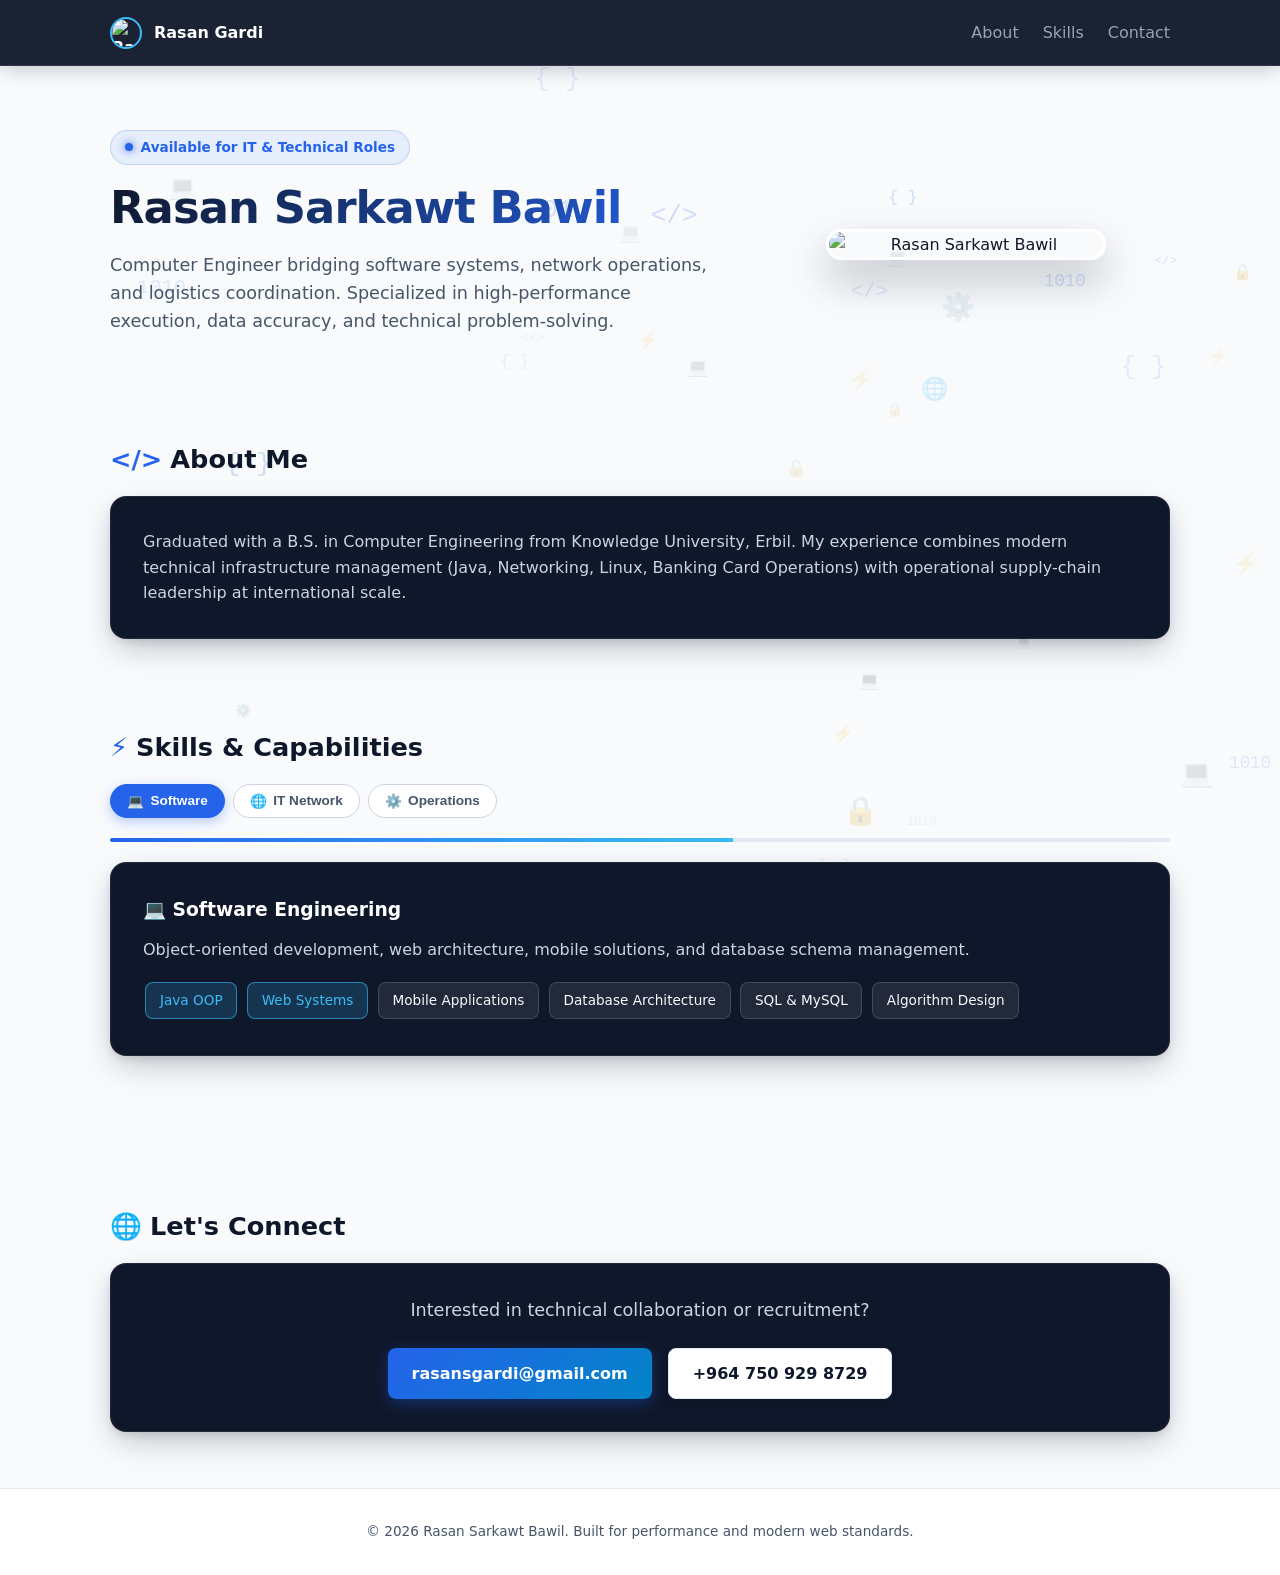
==== index.html @ 5665470c "Add files via upload" ====
<!DOCTYPE html>
<html lang="en">

<head>
    <meta charset="UTF-8">
    <meta name="viewport" content="width=device-width, initial-scale=1.0, maximum-scale=1.0, user-scalable=no">
    <title>Rasan Sarkawt Bawil | Computer Engineer & Tech Operations</title>
    <meta name="description"
        content="Portfolio of Rasan Sarkawt Bawil - Computer Engineer and Logistics Specialist in Erbil.">
    <link rel="icon" href="favicon.svg" type="image/svg+xml">
    <link rel="stylesheet" href="styles.css">
</head>

<body>

    <canvas id="bg-canvas"></canvas>

    <header class="site-header">
        <link rel="canonical" href="https://rasangardi.com/">
<meta property="og:url" content="https://rasangardi.com/">
<meta property="og:title" content="Rasan Sarkawt Bawil | Computer Engineer & Tech Operations">
<meta property="og:type" content="website">

        <div class="wrap nav">
            <a class="logo" href="#top">
                <img src="images/rasan-sarkawt-bawil.jpg" alt="Rasan Gardi" width="32" height="32">
                <span>Rasan Gardi</span>
            </a>
            <ul class="nav-links">
                <li><a href="#about">About</a></li>
                <li><a href="#skills">Skills</a></li>
                <li><a href="#contact">Contact</a></li>
            </ul>
        </div>
    </header>

    <main id="main" class="wrap">

        <section class="hero" id="top">
            <div>
                <div class="status-badge">
                    <span class="pulse-dot"></span> Available for IT & Technical Roles
                </div>
                <h1>Rasan Sarkawt Bawil</h1>
                <p class="lead">
                    Computer Engineer bridging software systems, network operations, and logistics coordination.
                    Specialized in high-performance execution, data accuracy, and technical problem-solving.
                </p>
            </div>
            <div class="portrait-frame">
                <img src="images/rasan-sarkawt-bawil.jpg" alt="Rasan Sarkawt Bawil">
            </div>
        </section>

        <section id="about">
            <h2><span style="color: #2563eb;">&lt;/&gt;</span> About Me</h2>
            <div class="card">
                <p>
                    Graduated with a B.S. in Computer Engineering from Knowledge University, Erbil. My experience
                    combines modern technical infrastructure management (Java, Networking, Linux, Banking Card
                    Operations) with operational supply-chain leadership at international scale.
                </p>
            </div>
        </section>

        <section id="skills">
            <h2><span style="color: #2563eb;">⚡</span> Skills & Capabilities</h2>

            <div class="carousel-nav-tabs">
                <button class="nav-tab-btn active" onclick="selectSkillCategory(0)">
                    <span>💻</span> Software
                </button>
                <button class="nav-tab-btn" onclick="selectSkillCategory(1)">
                    <span>🌐</span> IT Network
                </button>
                <button class="nav-tab-btn" onclick="selectSkillCategory(2)">
                    <span>⚙️</span> Operations
                </button>
            </div>

            <div class="progress-bar-wrap">
                <div id="loop-progress" class="progress-bar-fill"></div>
            </div>

            <div class="skills-carousel-container" id="carousel-container" onmouseenter="pauseLoop()"
                onmouseleave="resumeLoop()" onclick="handleContainerClick()">

                <div class="card skill-carousel-card active">
                    <div style="margin-bottom: 0.75rem;">
                        <h3>💻 Software Engineering</h3>
                    </div>
                    <p style="margin-bottom: 1rem;">Object-oriented development, web architecture, mobile solutions, and
                        database schema management.</p>
                    <div>
                        <span class="skill-tag highlight">Java OOP</span>
                        <span class="skill-tag highlight">Web Systems</span>
                        <span class="skill-tag">Mobile Applications</span>
                        <span class="skill-tag">Database Architecture</span>
                        <span class="skill-tag">SQL & MySQL</span>
                        <span class="skill-tag">Algorithm Design</span>
                    </div>
                </div>

                <div class="card skill-carousel-card">
                    <div style="margin-bottom: 0.75rem;">
                        <h3>🌐 IT Infrastructure</h3>
                    </div>
                    <p style="margin-bottom: 1rem;">Network protocols, system administration, hardware diagnostics, and
                        secure financial payment operations.</p>
                    <div>
                        <span class="skill-tag highlight">TCP/IP Networking</span>
                        <span class="skill-tag">Payment Card Systems</span>
                        <span class="skill-tag">Hardware Diagnostics</span>
                        <span class="skill-tag">DNS / DHCP Configuration</span>
                    </div>
                </div>

                <div class="card skill-carousel-card">
                    <div style="margin-bottom: 0.75rem;">
                        <h3>⚙️ Operations & Leadership</h3>
                    </div>
                    <p style="margin-bottom: 1rem;">Cross-functional supply chain synchronization, data reporting, team
                        leadership, and procedural accuracy.</p>
                    <div>
                        <span class="skill-tag highlight">Logistics Workflows</span>
                        <span class="skill-tag">Data Reconciliation</span>
                        <span class="skill-tag">Census Field Operations</span>
                        <span class="skill-tag">Microsoft Excel Advanced</span>
                        <span class="skill-tag">Emergency First Aid (FAA L3)</span>
                        <span class="skill-tag">Cross-functional Teamwork</span>
                    </div>
                </div>

            </div>
        </section>

        <section id="contact">
            <h2><span style="color: #2563eb;">🌐</span> Let's Connect</h2>
            <div class="card" style="text-align: center; padding: 2rem 1.25rem;">
                <p class="lead" style="color: var(--text-card-muted); margin-bottom: 1.25rem;">Interested in technical
                    collaboration or recruitment?</p>
                <div class="actions" style="justify-content: center;">
                    <a class="btn btn-primary" href="mailto:rasansgardi@gmail.com">rasansgardi@gmail.com</a>
                    <a class="btn btn-ghost" href="tel:+9647509298729">+964 750 929 8729</a>
                </div>
            </div>
        </section>

    </main>

    <footer>
        <div class="wrap">
            © <span id="year"></span> Rasan Sarkawt Bawil. Built for performance and modern web standards.
        </div>
    </footer>

    <script>
        const DURATION_PER_CARD = 2500;
        const PARTICLE_SPEED_MULT = 1.4;

        document.getElementById("year").textContent = new Date().getFullYear();

        const canvas = document.getElementById('bg-canvas');
        const ctx = canvas.getContext('2d');

        function resizeCanvas() {
            canvas.width = window.innerWidth;
            canvas.height = window.innerHeight;
        }
        resizeCanvas();
        window.addEventListener('resize', resizeCanvas);

        const symbols = ['</>', '01', '⚡', '⚙️', '🌐', '💻', '1010', '🔒', '{ }'];
        const particles = [];

        for (let i = 0; i < 45; i++) {
            particles.push({
                x: Math.random() * canvas.width,
                y: Math.random() * canvas.height,
                text: symbols[Math.floor(Math.random() * symbols.length)],
                size: Math.random() * 16 + 12,
                speedY: (Math.random() * -0.9 - 0.4) * PARTICLE_SPEED_MULT,
                speedX: ((Math.random() - 0.5) * 0.4) * PARTICLE_SPEED_MULT,
                opacity: Math.random() * 0.25 + 0.1
            });
        }

        function animate() {
            ctx.clearRect(0, 0, canvas.width, canvas.height);
            particles.forEach(p => {
                ctx.fillStyle = `rgba(37, 99, 235, ${p.opacity})`;
                ctx.font = `${p.size}px monospace`;
                ctx.fillText(p.text, p.x, p.y);
                p.y += p.speedY;
                p.x += p.speedX;
                if (p.y < -20) {
                    p.y = canvas.height + 20;
                    p.x = Math.random() * canvas.width;
                }
            });
            requestAnimationFrame(animate);
        }
        animate();

        let currentIndex = 0;
        let isPaused = false;
        let progress = 0;
        const TICK_INTERVAL = 30;

        const cards = document.querySelectorAll('.skill-carousel-card');
        const tabs = document.querySelectorAll('.nav-tab-btn');
        const progressBar = document.getElementById('loop-progress');

        function updateCarouselDisplay(index) {
            cards.forEach((card, i) => {
                if (i === index) {
                    card.classList.add('active');
                } else {
                    card.classList.remove('active');
                }
            });

            tabs.forEach((tab, i) => {
                if (i === index) {
                    tab.classList.add('active');
                } else {
                    tab.classList.remove('active');
                }
            });
        }

        function selectSkillCategory(index) {
            currentIndex = index;
            progress = 0;
            progressBar.style.width = '0%';
            updateCarouselDisplay(currentIndex);
        }

        function pauseLoop() {
            isPaused = true;
        }

        function resumeLoop() {
            isPaused = false;
        }

        function handleContainerClick() {
            isPaused = !isPaused;
        }

        setInterval(() => {
            if (!isPaused) {
                progress += (TICK_INTERVAL / DURATION_PER_CARD) * 100;
                if (progress >= 100) {
                    progress = 0;
                    currentIndex = (currentIndex + 1) % cards.length;
                    updateCarouselDisplay(currentIndex);
                }
                progressBar.style.width = progress + '%';
            }
        }, TICK_INTERVAL);
    </script>
</body>

</html>
---- styles.css ----
:root {
    --bg-light: #f8fafc;
    --bg-card: #0f172a;
    --border-card: rgba(15, 23, 42, 0.1);
    --accent-primary: #38bdf8;
    --accent-secondary: #2563eb;
    --text-main: #0f172a;
    --text-muted: #475569;
    --text-card-main: #f8fafc;
    --text-card-muted: #cbd5e1;
    --shadow-header: 0 4px 20px -2px rgba(15, 23, 42, 0.25);
    --shadow-card: 0 12px 32px -6px rgba(15, 23, 42, 0.28), 0 4px 12px -2px rgba(15, 23, 42, 0.12);
    --shadow-card-hover: 0 20px 40px -10px rgba(15, 23, 42, 0.45), 0 0 25px rgba(56, 189, 248, 0.25);
    --font-sans: 'Inter', system-ui, -apple-system, sans-serif;
}

* {
    box-sizing: border-box;
    margin: 0;
    padding: 0;
}

html,
body {
    width: 100%;
    overflow-x: hidden;
}

body {
    background-color: var(--bg-light);
    color: var(--text-main);
    font-family: var(--font-sans);
    line-height: 1.6;
    position: relative;
}

/* Moving Canvas Background */
#bg-canvas {
    position: fixed;
    top: 0;
    left: 0;
    width: 100vw;
    height: 100vh;
    z-index: 0;
    pointer-events: none;
    opacity: 0.6;
}

.wrap {
    max-width: 1100px;
    width: 100%;
    margin: 0 auto;
    padding: 0 1.25rem;
    position: relative;
    z-index: 1;
}

/* Header Navigation */
.site-header {
    position: sticky;
    top: 0;
    backdrop-filter: blur(12px);
    background: rgba(15, 23, 42, 0.95);
    border-bottom: 1px solid rgba(255, 255, 255, 0.1);
    box-shadow: var(--shadow-header);
    z-index: 100;
    width: 100%;
}

.nav {
    display: flex;
    justify-content: space-between;
    align-items: center;
    height: 65px;
}

.logo {
    display: flex;
    align-items: center;
    gap: 0.75rem;
    text-decoration: none;
    color: #ffffff;
    font-weight: 700;
}

.logo img {
    border-radius: 50%;
    border: 2px solid var(--accent-primary);
}

.nav-links {
    display: flex;
    gap: 1.5rem;
    list-style: none;
}

.nav-links a {
    color: #94a3b8;
    text-decoration: none;
    font-weight: 500;
    transition: color 0.3s;
}

.nav-links a:hover {
    color: var(--accent-primary);
}

/* Live Status Indicator */
.status-badge {
    display: inline-flex;
    align-items: center;
    gap: 0.5rem;
    background: rgba(37, 99, 235, 0.08);
    border: 1px solid rgba(37, 99, 235, 0.2);
    color: #2563eb;
    padding: 0.35rem 0.85rem;
    border-radius: 50px;
    font-size: 0.85rem;
    font-weight: 600;
    margin-bottom: 1rem;
}

.pulse-dot {
    width: 8px;
    height: 8px;
    background-color: #2563eb;
    border-radius: 50%;
    box-shadow: 0 0 8px #2563eb;
    animation: pulse 1s infinite;
}

@keyframes pulse {
    0% {
        transform: scale(0.95);
        box-shadow: 0 0 0 0 rgba(37, 99, 235, 0.7);
    }

    70% {
        transform: scale(1);
        box-shadow: 0 0 0 8px rgba(37, 99, 235, 0);
    }

    100% {
        transform: scale(0.95);
        box-shadow: 0 0 0 0 rgba(37, 99, 235, 0);
    }
}

/* Hero Section */
.hero {
    padding: 4rem 0 3rem;
    display: grid;
    grid-template-columns: 1.2fr 0.8fr;
    gap: 2.5rem;
    align-items: center;
}

h1 {
    font-size: 2.8rem;
    color: var(--text-main);
    background: linear-gradient(135deg, #0f172a 0%, #2563eb 100%);
    background-clip: text;
    -webkit-background-clip: text;
    -webkit-text-fill-color: transparent;
    margin-bottom: 1rem;
    letter-spacing: -0.02em;
    line-height: 1.2;
}

.lead {
    font-size: 1.1rem;
    color: var(--text-muted);
    margin-bottom: 1.5rem;
}

.actions {
    display: flex;
    gap: 1rem;
    margin-top: 1.5rem;
}

.btn {
    padding: 0.75rem 1.5rem;
    border-radius: 8px;
    font-weight: 600;
    text-decoration: none;
    transition: all 0.2s ease;
    display: inline-flex;
    justify-content: center;
    align-items: center;
}

.btn-primary {
    background: linear-gradient(135deg, #2563eb, #0284c7);
    color: #ffffff;
    box-shadow: 0 4px 15px rgba(37, 99, 235, 0.35);
}

.btn-primary:hover {
    transform: translateY(-2px);
    box-shadow: 0 6px 20px rgba(37, 99, 235, 0.5);
}

.btn-ghost {
    background: #ffffff;
    border: 1px solid #e2e8f0;
    color: var(--text-main);
    box-shadow: 0 4px 12px rgba(0, 0, 0, 0.05);
}

.btn-ghost:hover {
    border-color: #2563eb;
    color: #2563eb;
}

/* Base Card Styling */
.card {
    background: var(--bg-card);
    color: var(--text-card-main);
    border: 1px solid rgba(255, 255, 255, 0.08);
    border-radius: 16px;
    padding: 2rem;
    margin-bottom: 1.5rem;
    box-shadow: var(--shadow-card);
    transition: transform 0.2s ease, border-color 0.2s ease, box-shadow 0.2s ease;
    width: 100%;
}

.card p,
.card ul {
    color: var(--text-card-muted);
}

.card h3 {
    color: #ffffff;
}

/* Sequential Skills Carousel Container */
.skills-carousel-container {
    position: relative;
    min-height: 280px;
    margin-top: 1rem;
    width: 100%;
}

.skill-carousel-card {
    position: absolute;
    top: 0;
    left: 0;
    width: 100%;
    opacity: 0;
    transform: translateY(20px) scale(0.97);
    pointer-events: none;
    transition: opacity 0.4s ease-out, transform 0.4s ease-out;
    cursor: pointer;
    user-select: none;
}

.skill-carousel-card.active {
    opacity: 1;
    transform: translateY(0) scale(1);
    pointer-events: auto;
    z-index: 2;
}

.skill-carousel-card:hover {
    border-color: var(--accent-primary);
    box-shadow: var(--shadow-card-hover);
    transform: translateY(-4px) scale(1.01);
}

/* Interactive Navigation Tabs */
.carousel-nav-tabs {
    display: flex;
    gap: 0.5rem;
    margin-bottom: 1.25rem;
    flex-wrap: wrap;
    width: 100%;
}

.nav-tab-btn {
    background: #ffffff;
    border: 1px solid #cbd5e1;
    color: #475569;
    padding: 0.5rem 1rem;
    border-radius: 30px;
    font-size: 0.85rem;
    font-weight: 600;
    cursor: pointer;
    transition: all 0.2s ease;
    display: flex;
    align-items: center;
    gap: 0.4rem;
}

.nav-tab-btn.active {
    background: #2563eb;
    color: #ffffff;
    border-color: #2563eb;
    box-shadow: 0 4px 12px rgba(37, 99, 235, 0.3);
}

/* Skill Tag Layout */
.skill-tag {
    display: inline-block;
    background: rgba(255, 255, 255, 0.08);
    border: 1px solid rgba(255, 255, 255, 0.15);
    padding: 0.4rem 0.85rem;
    border-radius: 8px;
    font-size: 0.85rem;
    font-weight: 500;
    margin: 0.25rem 0.15rem;
    color: #f8fafc;
    transition: all 0.2s ease;
    cursor: pointer;
}

.skill-tag:hover {
    background: rgba(56, 189, 248, 0.25);
    border-color: var(--accent-primary);
    color: var(--accent-primary);
    transform: translateY(-2px);
}

.skill-tag.highlight {
    border-color: rgba(56, 189, 248, 0.6);
    background: rgba(56, 189, 248, 0.18);
    color: var(--accent-primary);
}

/* Live Loop Progress Bar */
.progress-bar-wrap {
    width: 100%;
    height: 4px;
    background: #e2e8f0;
    border-radius: 4px;
    overflow: hidden;
    margin-bottom: 1.25rem;
}

#loop-progress,
.progress-bar-fill {
    height: 100%;
    width: 0%;
    background: linear-gradient(90deg, #2563eb, #38bdf8);
    transition: width 0.05s linear;
}

/* Portrait Card Frame */
.portrait-frame {
    position: relative;
    text-align: center;
    width: 100%;
    display: flex;
    justify-content: center;
}

.portrait-frame img {
    width: 100%;
    max-width: 280px;
    height: auto;
    border-radius: 20px;
    border: 3px solid #ffffff;
    box-shadow: 0 20px 40px rgba(15, 23, 42, 0.25);
    animation: float 3.5s ease-in-out infinite;
}

@keyframes float {

    0%,
    100% {
        transform: translateY(0px);
    }

    50% {
        transform: translateY(-8px);
    }
}

section {
    padding: 2rem 0;
    width: 100%;
}

h2 {
    font-size: 1.6rem;
    margin-bottom: 1rem;
    display: flex;
    align-items: center;
    gap: 0.5rem;
    color: var(--text-main);
}

footer {
    border-top: 1px solid #e2e8f0;
    padding: 2rem 0;
    text-align: center;
    color: var(--text-muted);
    font-size: 0.85rem;
    background: #ffffff;
    width: 100%;
}

/* Mobile Frame Full-Fill Optimization */
@media (max-width: 768px) {
    .wrap {
        padding: 0 1rem;
    }

    .site-header {
        box-shadow: 0 2px 10px rgba(15, 23, 42, 0.15);
    }

    .nav {
        height: 58px;
    }

    .nav-links {
        display: none;
    }

    .hero {
        grid-template-columns: 1fr;
        text-align: center;
        padding: 2rem 0 1.5rem;
        gap: 2rem;
    }

    .portrait-frame {
        order: -1;
    }

    .portrait-frame img {
        max-width: 200px;
    }

    h1 {
        font-size: 2.1rem;
    }

    .lead {
        font-size: 1rem;
    }

    .actions {
        flex-direction: column;
        width: 100%;
        gap: 0.75rem;
    }

    .btn {
        width: 100%;
        padding: 0.85rem 1rem;
    }

    .card {
        padding: 1.25rem;
        border-radius: 12px;
        margin-bottom: 1.25rem;
    }

    .skills-carousel-container {
        min-height: 380px;
    }

    .carousel-nav-tabs {
        justify-content: space-between;
    }

    .nav-tab-btn {
        flex: 1 1 calc(33.333% - 0.4rem);
        justify-content: center;
        padding: 0.5rem 0.25rem;
        font-size: 0.75rem;
    }

    .skill-tag {
        font-size: 0.8rem;
        padding: 0.35rem 0.65rem;
        margin: 0.2rem 0.1rem;
    }

    section {
        padding: 1.5rem 0;
    }
}
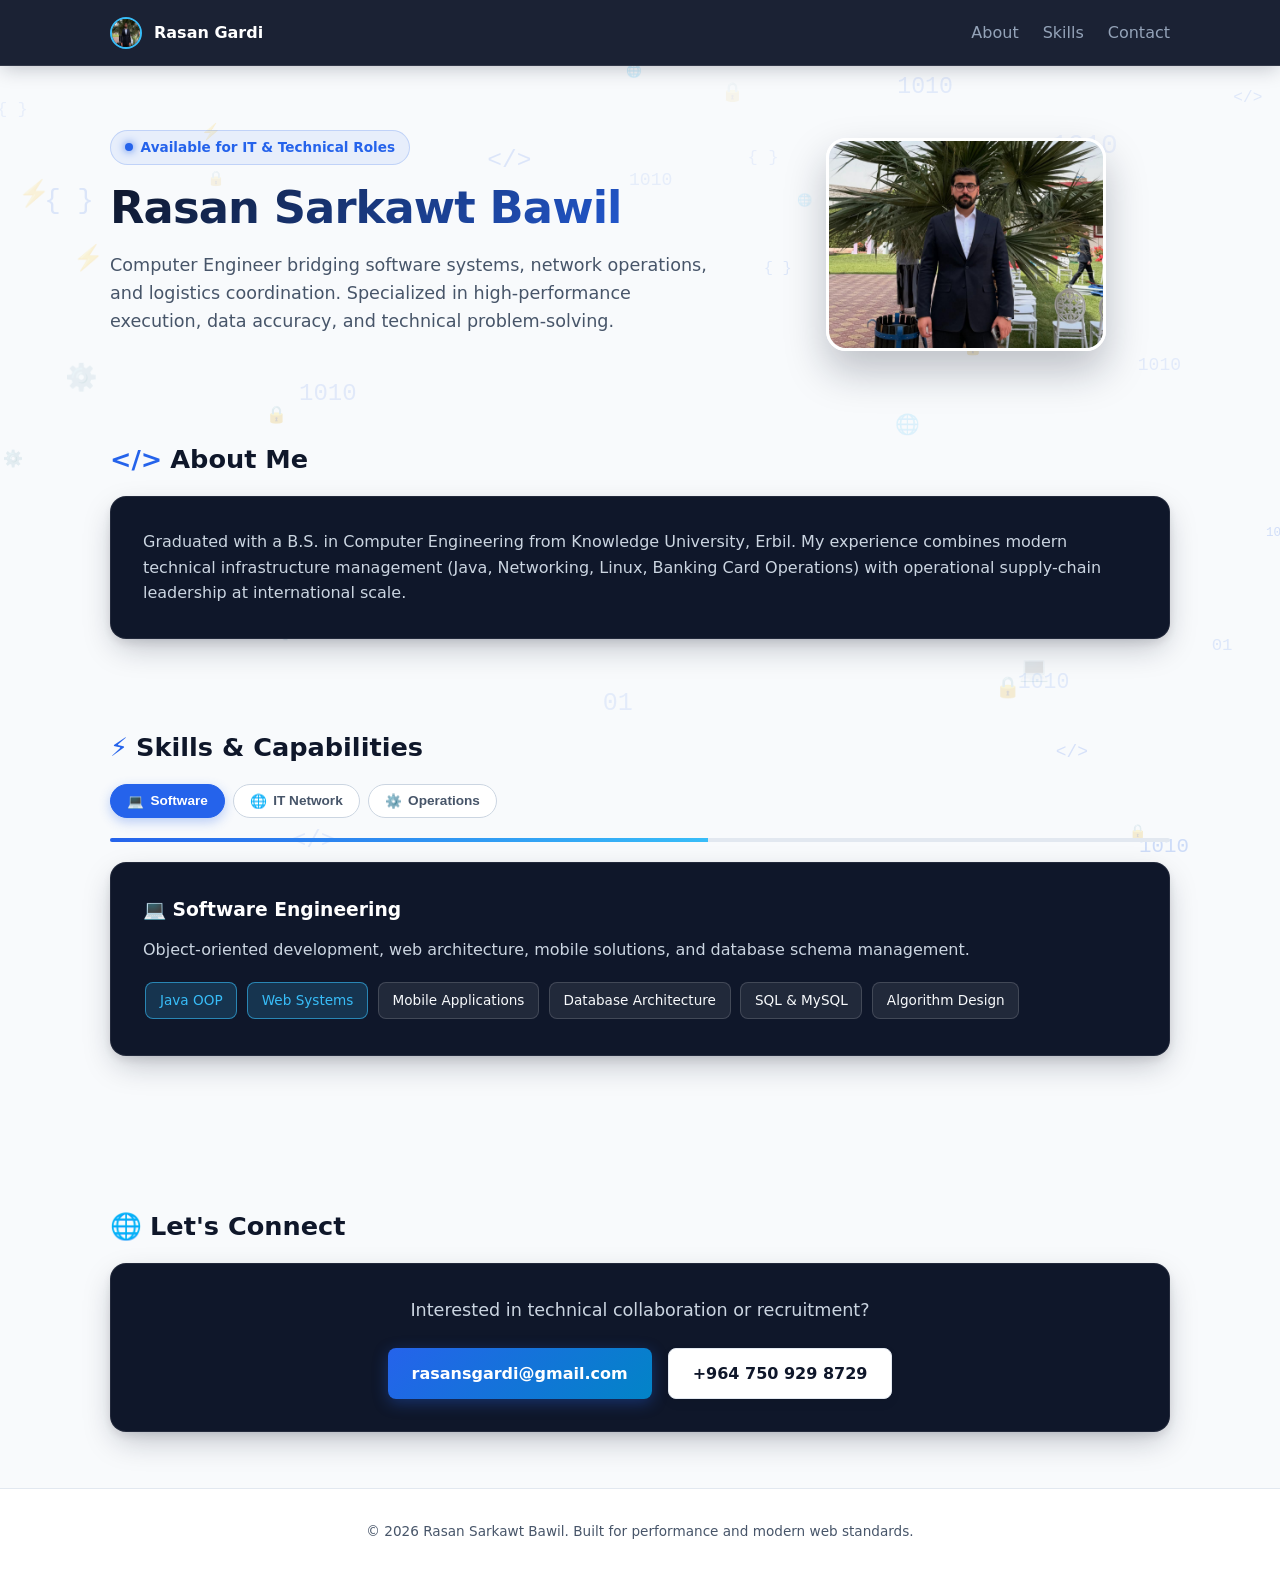
==== commit 5c345406: "Add files via upload" ====
--- a/index.html
+++ b/index.html
@@ -9,6 +9,12 @@
         content="Portfolio of Rasan Sarkawt Bawil - Computer Engineer and Logistics Specialist in Erbil.">
     <link rel="icon" href="favicon.svg" type="image/svg+xml">
     <link rel="stylesheet" href="styles.css">
+
+    <!-- Canonical & Open Graph Metadata -->
+    <link rel="canonical" href="https://rasangardi.com/">
+    <meta property="og:url" content="https://rasangardi.com/">
+    <meta property="og:title" content="Rasan Sarkawt Bawil | Computer Engineer & Tech Operations">
+    <meta property="og:type" content="website">
 </head>
 
 <body>
@@ -16,11 +22,6 @@
     <canvas id="bg-canvas"></canvas>
 
     <header class="site-header">
-        <link rel="canonical" href="https://rasangardi.com/">
-<meta property="og:url" content="https://rasangardi.com/">
-<meta property="og:title" content="Rasan Sarkawt Bawil | Computer Engineer & Tech Operations">
-<meta property="og:type" content="website">
-
         <div class="wrap nav">
             <a class="logo" href="#top">
                 <img src="images/rasan-sarkawt-bawil.jpg" alt="Rasan Gardi" width="32" height="32">
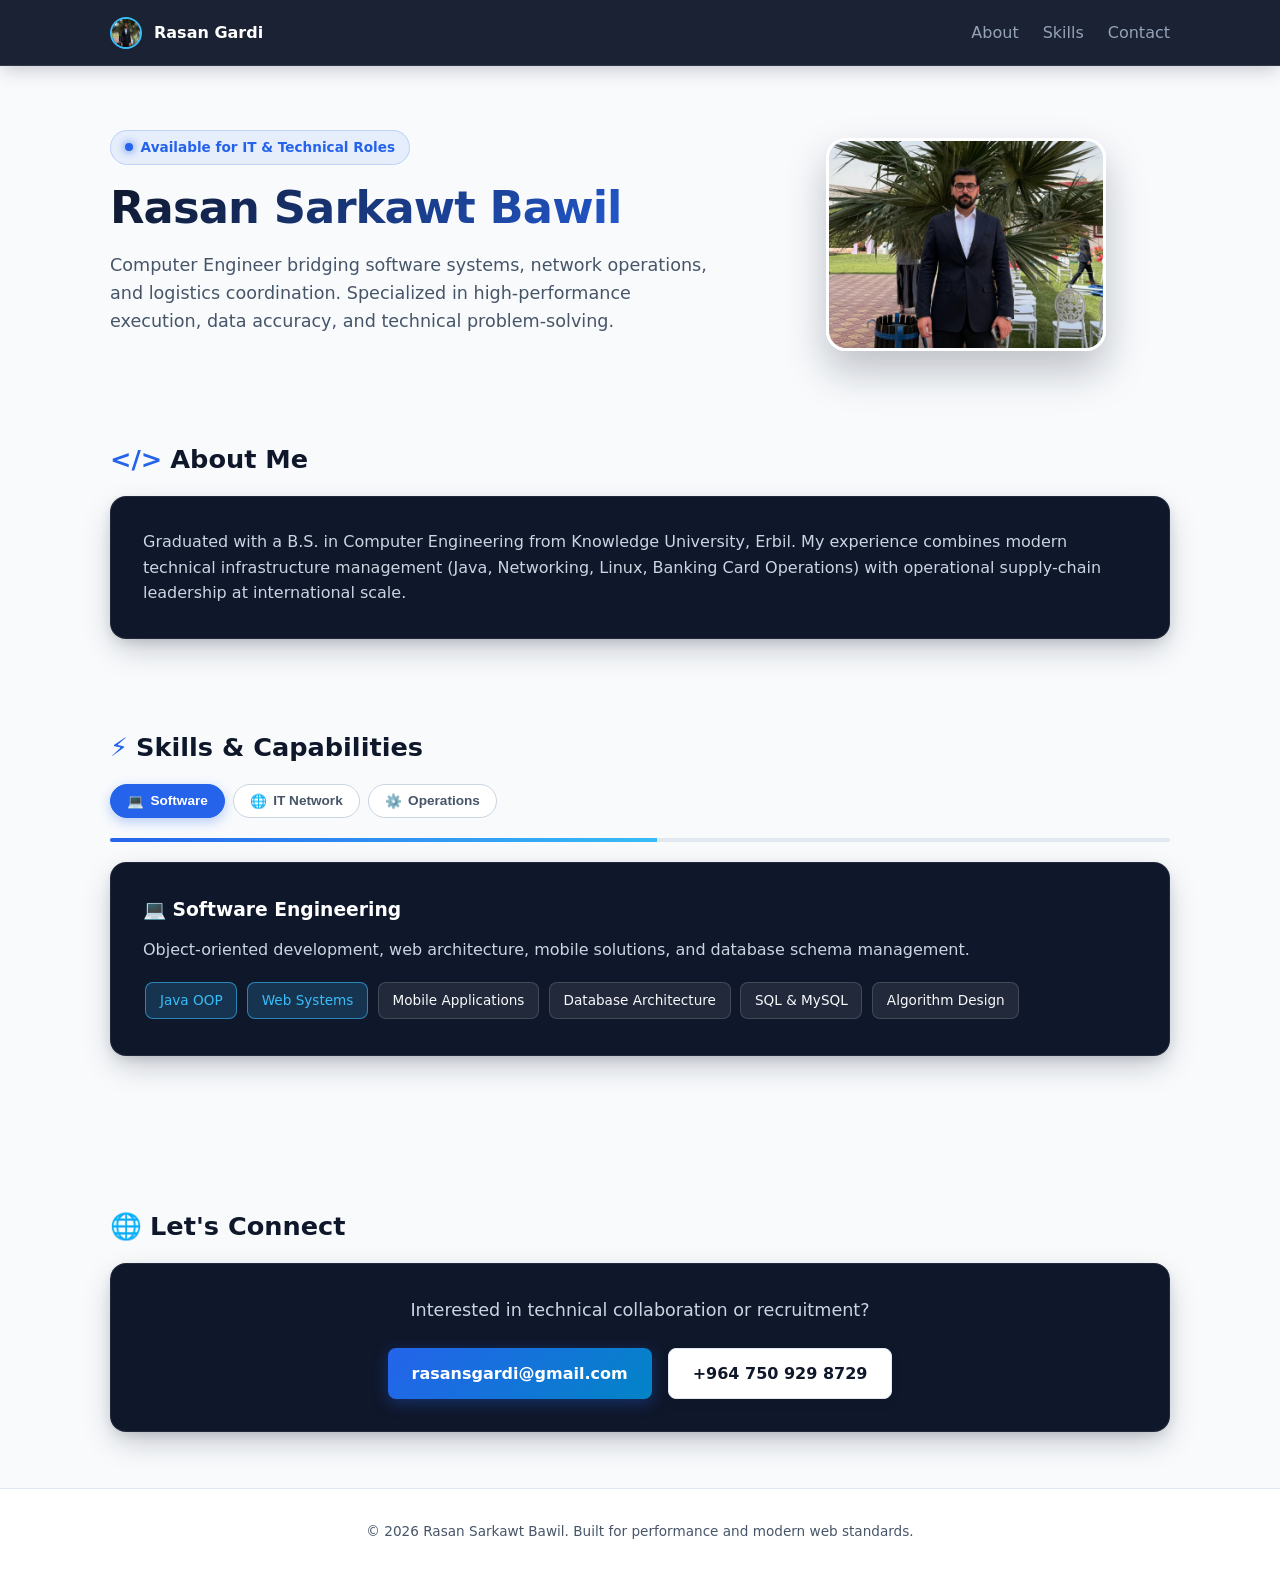
==== commit 44f6eaa8: "Add files via upload" ====
--- a/index.html
+++ b/index.html
@@ -9,19 +9,16 @@
         content="Portfolio of Rasan Sarkawt Bawil - Computer Engineer and Logistics Specialist in Erbil.">
     <link rel="icon" href="favicon.svg" type="image/svg+xml">
     <link rel="stylesheet" href="styles.css">
-
-    <!-- Canonical & Open Graph Metadata -->
-    <link rel="canonical" href="https://rasangardi.com/">
-    <meta property="og:url" content="https://rasangardi.com/">
-    <meta property="og:title" content="Rasan Sarkawt Bawil | Computer Engineer & Tech Operations">
-    <meta property="og:type" content="website">
 </head>
 
 <body>
 
-    <canvas id="bg-canvas"></canvas>
-
     <header class="site-header">
+        <link rel="canonical" href="https://rasangardi.com/">
+        <meta property="og:url" content="https://rasangardi.com/">
+        <meta property="og:title" content="Rasan Sarkawt Bawil | Computer Engineer & Tech Operations">
+        <meta property="og:type" content="website">
+
         <div class="wrap nav">
             <a class="logo" href="#top">
                 <img src="images/rasan-sarkawt-bawil.jpg" alt="Rasan Gardi" width="32" height="32">
@@ -84,7 +81,7 @@
             </div>
 
             <div class="skills-carousel-container" id="carousel-container" onmouseenter="pauseLoop()"
-                onmouseleave="resumeLoop()" onclick="handleContainerClick()">
+                onmouseleave="resumeLoop()" onclick="handleContainerClick()" ontouchstart="pauseLoop()">
 
                 <div class="card skill-carousel-card active">
                     <div style="margin-bottom: 0.75rem;">
@@ -157,51 +154,8 @@
 
     <script>
         const DURATION_PER_CARD = 2500;
-        const PARTICLE_SPEED_MULT = 1.4;
 
         document.getElementById("year").textContent = new Date().getFullYear();
-
-        const canvas = document.getElementById('bg-canvas');
-        const ctx = canvas.getContext('2d');
-
-        function resizeCanvas() {
-            canvas.width = window.innerWidth;
-            canvas.height = window.innerHeight;
-        }
-        resizeCanvas();
-        window.addEventListener('resize', resizeCanvas);
-
-        const symbols = ['</>', '01', '⚡', '⚙️', '🌐', '💻', '1010', '🔒', '{ }'];
-        const particles = [];
-
-        for (let i = 0; i < 45; i++) {
-            particles.push({
-                x: Math.random() * canvas.width,
-                y: Math.random() * canvas.height,
-                text: symbols[Math.floor(Math.random() * symbols.length)],
-                size: Math.random() * 16 + 12,
-                speedY: (Math.random() * -0.9 - 0.4) * PARTICLE_SPEED_MULT,
-                speedX: ((Math.random() - 0.5) * 0.4) * PARTICLE_SPEED_MULT,
-                opacity: Math.random() * 0.25 + 0.1
-            });
-        }
-
-        function animate() {
-            ctx.clearRect(0, 0, canvas.width, canvas.height);
-            particles.forEach(p => {
-                ctx.fillStyle = `rgba(37, 99, 235, ${p.opacity})`;
-                ctx.font = `${p.size}px monospace`;
-                ctx.fillText(p.text, p.x, p.y);
-                p.y += p.speedY;
-                p.x += p.speedX;
-                if (p.y < -20) {
-                    p.y = canvas.height + 20;
-                    p.x = Math.random() * canvas.width;
-                }
-            });
-            requestAnimationFrame(animate);
-        }
-        animate();
 
         let currentIndex = 0;
         let isPaused = false;
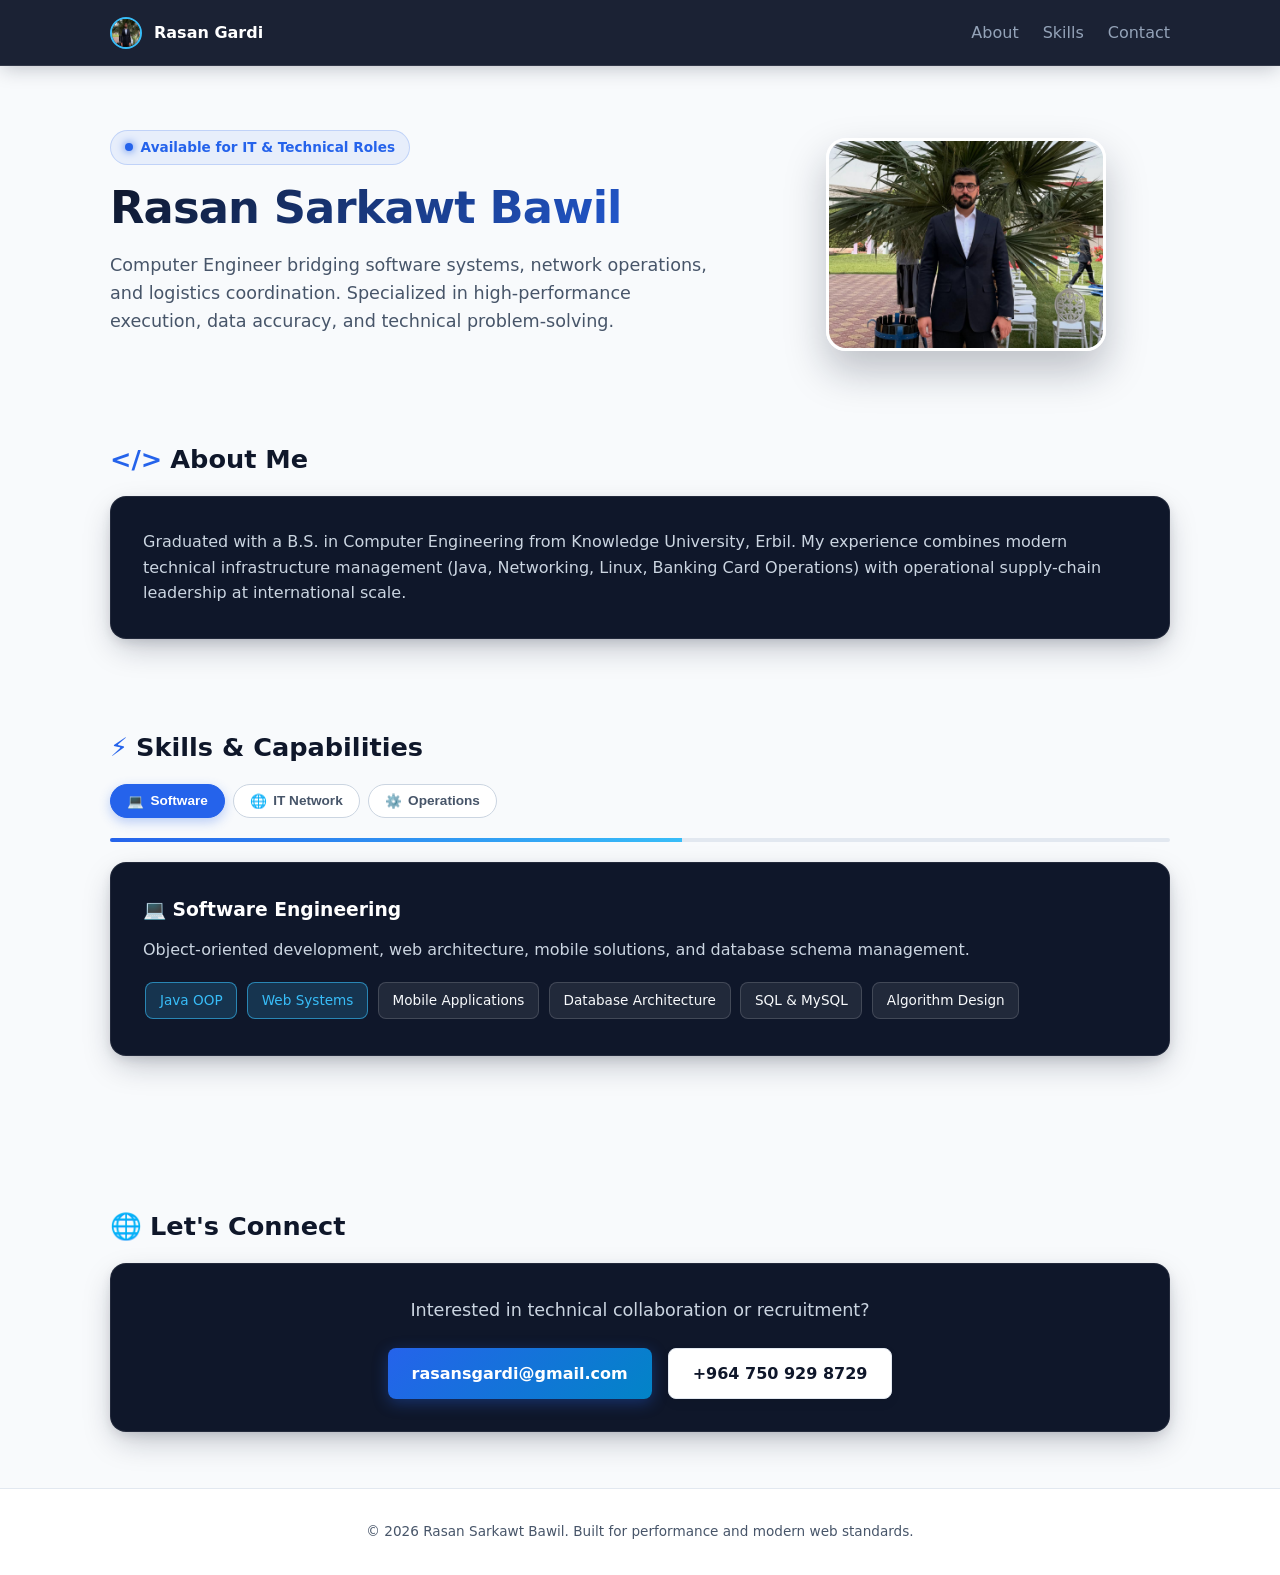
==== commit 918c281f: "Add files via upload" ====
--- a/index.html
+++ b/index.html
@@ -8,7 +8,7 @@
     <meta name="description"
         content="Portfolio of Rasan Sarkawt Bawil - Computer Engineer and Logistics Specialist in Erbil.">
     <link rel="icon" href="favicon.svg" type="image/svg+xml">
-    <link rel="stylesheet" href="styles.css">
+    <link rel="stylesheet" href="styles.css?v=2">
 </head>
 
 <body>
@@ -80,8 +80,7 @@
                 <div id="loop-progress" class="progress-bar-fill"></div>
             </div>
 
-            <div class="skills-carousel-container" id="carousel-container" onmouseenter="pauseLoop()"
-                onmouseleave="resumeLoop()" onclick="handleContainerClick()" ontouchstart="pauseLoop()">
+            <div class="skills-carousel-container" id="carousel-container">
 
                 <div class="card skill-carousel-card active">
                     <div style="margin-bottom: 0.75rem;">
@@ -159,12 +158,37 @@
 
         let currentIndex = 0;
         let isPaused = false;
+        let touchActive = false;
         let progress = 0;
         const TICK_INTERVAL = 30;
 
         const cards = document.querySelectorAll('.skill-carousel-card');
         const tabs = document.querySelectorAll('.nav-tab-btn');
         const progressBar = document.getElementById('loop-progress');
+        const container = document.getElementById('carousel-container');
+
+        // Explicit event listeners for clean mobile touch & desktop mouse separation
+        container.addEventListener('touchstart', function() {
+            isPaused = true;
+            touchActive = true;
+        }, { passive: true });
+
+        container.addEventListener('mouseenter', function() {
+            if (!touchActive) isPaused = true;
+        });
+
+        container.addEventListener('mouseleave', function() {
+            if (!touchActive) isPaused = false;
+        });
+
+        container.addEventListener('click', function() {
+            // On mobile touch, lock it in paused state permanently
+            if (touchActive) {
+                isPaused = true;
+            } else {
+                isPaused = !isPaused;
+            }
+        });
 
         function updateCarouselDisplay(index) {
             cards.forEach((card, i) => {
@@ -189,18 +213,9 @@
             progress = 0;
             progressBar.style.width = '0%';
             updateCarouselDisplay(currentIndex);
-        }
-
-        function pauseLoop() {
+            // Lock pause when a category tab is tapped on mobile
             isPaused = true;
-        }
-
-        function resumeLoop() {
-            isPaused = false;
-        }
-
-        function handleContainerClick() {
-            isPaused = !isPaused;
+            touchActive = true;
         }
 
         setInterval(() => {
--- a/styles.css
+++ b/styles.css
@@ -34,18 +34,6 @@
     position: relative;
 }
 
-/* Moving Canvas Background */
-#bg-canvas {
-    position: fixed;
-    top: 0;
-    left: 0;
-    width: 100vw;
-    height: 100vh;
-    z-index: 0;
-    pointer-events: none;
-    opacity: 0.6;
-}
-
 .wrap {
     max-width: 1100px;
     width: 100%;
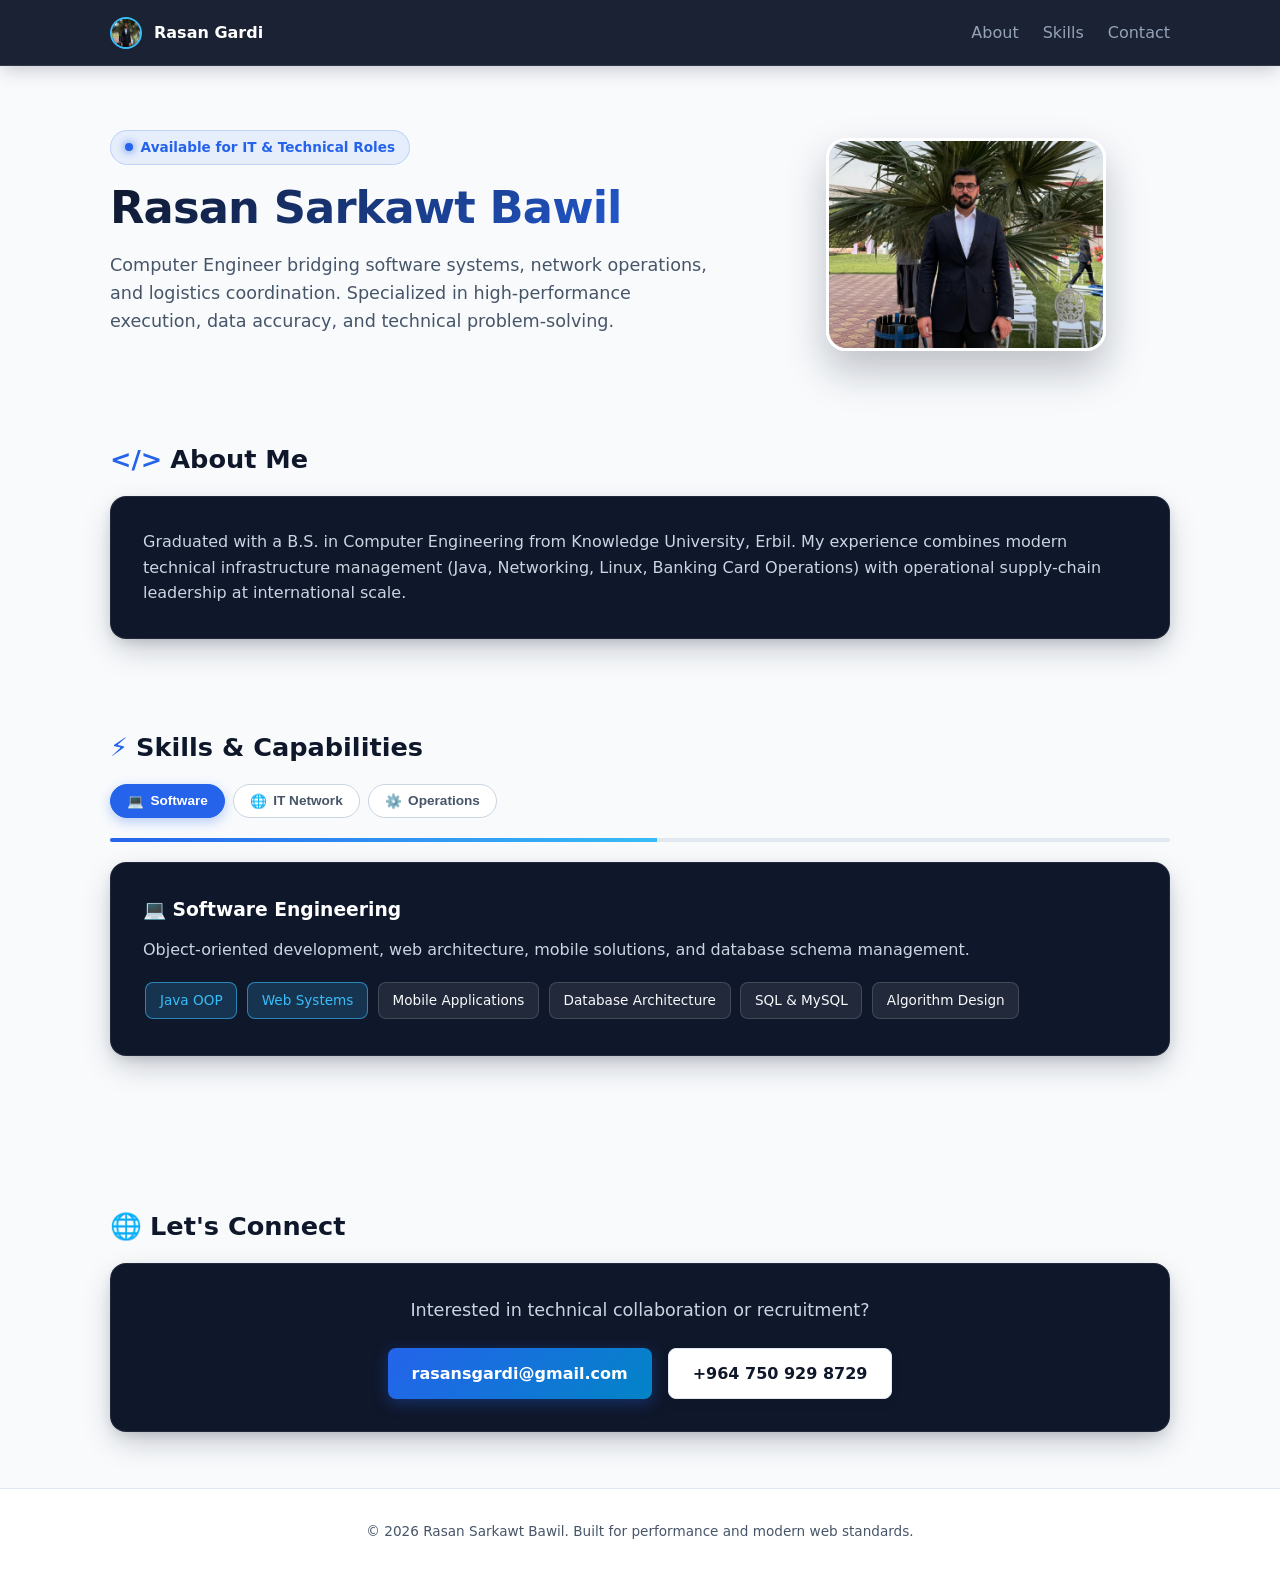
==== commit 5ca52320: "Add files via upload" ====
--- a/index.html
+++ b/index.html
@@ -8,7 +8,7 @@
     <meta name="description"
         content="Portfolio of Rasan Sarkawt Bawil - Computer Engineer and Logistics Specialist in Erbil.">
     <link rel="icon" href="favicon.svg" type="image/svg+xml">
-    <link rel="stylesheet" href="styles.css?v=2">
+    <link rel="stylesheet" href="styles.css?v=3">
 </head>
 
 <body>
@@ -158,7 +158,6 @@
 
         let currentIndex = 0;
         let isPaused = false;
-        let touchActive = false;
         let progress = 0;
         const TICK_INTERVAL = 30;
 
@@ -167,44 +166,26 @@
         const progressBar = document.getElementById('loop-progress');
         const container = document.getElementById('carousel-container');
 
-        // Explicit event listeners for clean mobile touch & desktop mouse separation
-        container.addEventListener('touchstart', function() {
-            isPaused = true;
-            touchActive = true;
-        }, { passive: true });
-
-        container.addEventListener('mouseenter', function() {
-            if (!touchActive) isPaused = true;
-        });
-
-        container.addEventListener('mouseleave', function() {
-            if (!touchActive) isPaused = false;
-        });
-
-        container.addEventListener('click', function() {
-            // On mobile touch, lock it in paused state permanently
-            if (touchActive) {
-                isPaused = true;
-            } else {
-                isPaused = !isPaused;
-            }
+        // Mouse-only hover support (won't interfere with mobile touch)
+        const isHoverSupported = window.matchMedia('(hover: hover)').matches;
+
+        if (isHoverSupported) {
+            container.addEventListener('mouseenter', () => { isPaused = true; });
+            container.addEventListener('mouseleave', () => { isPaused = false; });
+        }
+
+        // Tap (mobile) or click (desktop) toggles between Pause and Play
+        container.addEventListener('click', () => {
+            isPaused = !isPaused;
         });
 
         function updateCarouselDisplay(index) {
             cards.forEach((card, i) => {
-                if (i === index) {
-                    card.classList.add('active');
-                } else {
-                    card.classList.remove('active');
-                }
+                card.classList.toggle('active', i === index);
             });
 
             tabs.forEach((tab, i) => {
-                if (i === index) {
-                    tab.classList.add('active');
-                } else {
-                    tab.classList.remove('active');
-                }
+                tab.classList.toggle('active', i === index);
             });
         }
 
@@ -213,9 +194,6 @@
             progress = 0;
             progressBar.style.width = '0%';
             updateCarouselDisplay(currentIndex);
-            // Lock pause when a category tab is tapped on mobile
-            isPaused = true;
-            touchActive = true;
         }
 
         setInterval(() => {
